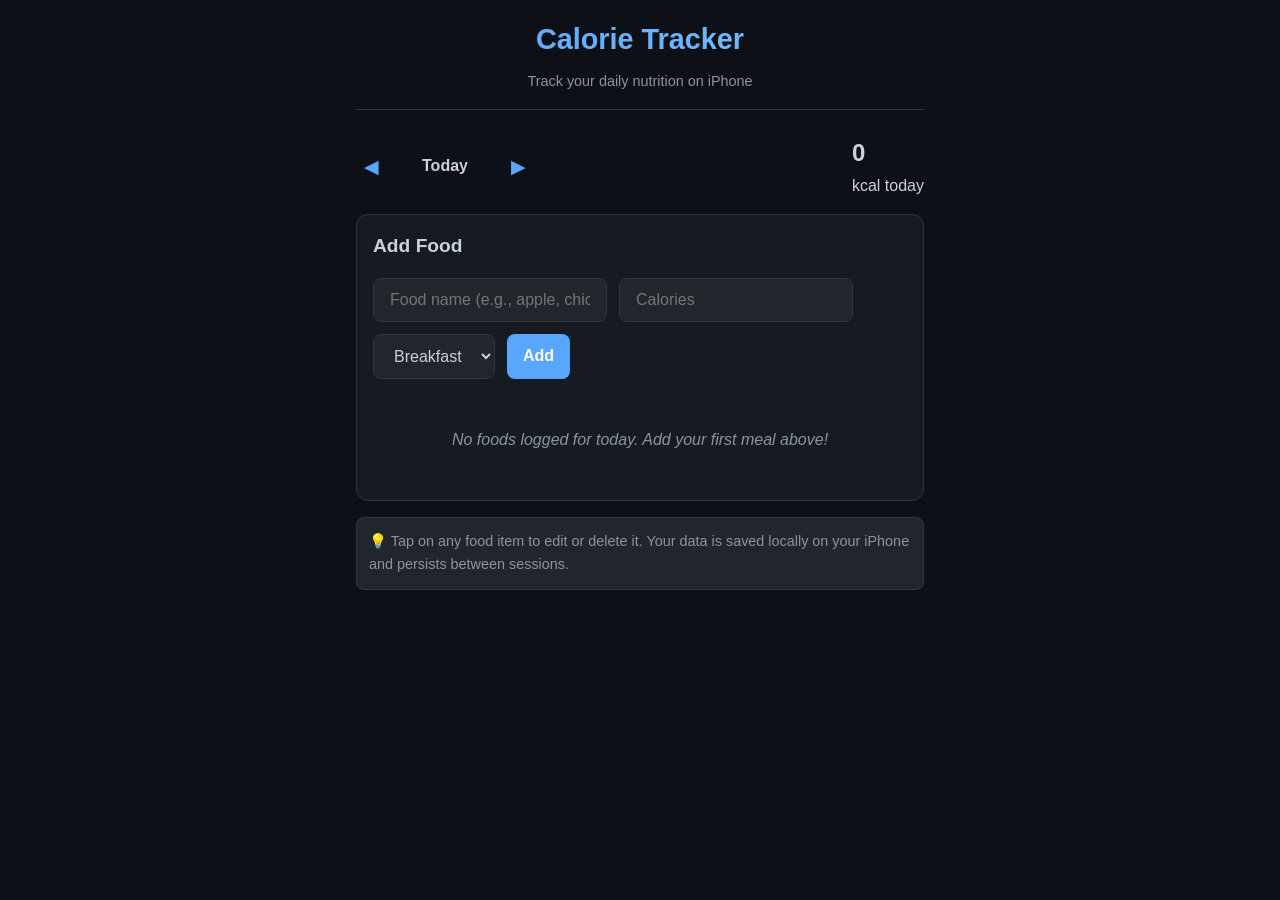
==== calorie_tracker.html @ 458fe99e "initial commit: calorie tracker web app" ====
<!DOCTYPE html>
<html lang="en">
<head>
    <meta charset="UTF-8">
    <meta name="viewport" content="width=device-width, initial-scale=1.0">
    <title>Calorie Tracker</title>
    <style>
        :root {
            --bg: #0d1117;
            --surface: #161b22;
            --surface2: #21262d;
            --border: #30363d;
            --border2: #484f58;
            --text: #c9d1d9;
            --muted: #8b949e;
            --muted2: #6e7681;
            --accent: #58a6ff;
            --accent2: #79c0ff;
            --success: #3fb950;
            --warning: #d29922;
            --error: #f85149;
            --font-sans: -apple-system, BlinkMacSystemFont, 'Segoe UI', Roboto, Oxygen, Ubuntu, Cantarell, 'Open Sans', 'Helvetica Neue', sans-serif;
            --font-mono: 'SFMono-Regular', Consolas, 'Liberation Mono', Menlo, Courier, monospace;
        }
        
        * { margin: 0; padding: 0; box-sizing: border-box; }
        
        body {
            font-family: var(--font-sans);
            background-color: var(--bg);
            color: var(--text);
            line-height: 1.6;
        }
        
        .container {
            max-width: 600px;
            margin: 0 auto;
            padding: 16px;
        }
        
        header {
            text-align: center;
            margin-bottom: 24px;
            padding-bottom: 16px;
            border-bottom: 1px solid var(--border);
        }
        
        h1 {
            font-size: 1.8em;
            margin-bottom: 8px;
            background: linear-gradient(to right, var(--accent), var(--accent2));
            -webkit-background-clip: text;
            -webkit-text-fill-color: transparent;
        }
        
        .subtitle {
            color: var(--muted);
            font-size: 0.9em;
        }
        
        .card {
            background-color: var(--surface);
            border: 1px solid var(--border);
            border-radius: 12px;
            padding: 16px;
            margin-bottom: 16px;
        }
        
        .card-header {
            display: flex;
            justify-content: space-between;
            align-items: center;
            margin-bottom: 16px;
            flex-wrap: wrap;
            gap: 8px;
        }
        
        .card-title {
            font-size: 1.2em;
            font-weight: 600;
        }
        
        .stats {
            display: flex;
            gap: 16px;
            flex-wrap: wrap;
        }
        
        .stat-item {
            text-align: center;
        }
        
        .stat-value {
            font-size: 1.5em;
            font-weight: 700;
            display: block;
        }
        
        .stat-label {
            font-size: 0.9em;
            color: var(--muted);
        }
        
        .input-group {
            display: flex;
            gap: 12px;
            margin-bottom: 16px;
            flex-wrap: wrap;
        }
        
        .input-group input,
        .input-group select,
        .input-group button {
            padding: 12px 16px;
            border: 1px solid var(--border);
            border-radius: 8px;
            background-color: var(--surface2);
            color: var(--text);
            font-family: var(--font-sans);
            font-size: 1em;
        }
        
        .input-group input:focus,
        .input-group select:focus,
        .input-group button:focus {
            outline: none;
            border-color: var(--accent);
            box-shadow: 0 0 0 3px rgba(88, 166, 255, 0.2);
        }
        
        .input-group button {
            background-color: var(--accent);
            color: white;
            border: none;
            cursor: pointer;
            font-weight: 600;
            transition: background-color 0.2s;
        }
        
        .input-group button:hover {
            background-color: var(--accent2);
        }
        
        .food-list {
            margin-top: 16px;
        }
        
        .food-item {
            display: flex;
            justify-content: space-between;
            align-items: center;
            padding: 12px;
            border-bottom: 1px solid var(--border2);
        }
        
        .food-item:last-child {
            border-bottom: none;
        }
        
        .food-name {
            font-weight: 600;
            flex-grow: 1;
            margin-right: 12px;
        }
        
        .food-calories {
            font-family: var(--font-mono);
            font-weight: 600;
        }
        
        .food-actions {
            display: flex;
            gap: 8px;
        }
        
        .btn-sm {
            padding: 6px 12px;
            font-size: 0.9em;
        }
        
        .btn-delete {
            background-color: var(--error);
            color: white;
        }
        
        .btn-delete:hover {
            background-color: #ff7b72;
        }
        
        .empty-state {
            text-align: center;
            color: var(--muted);
            padding: 32px 16px;
            font-style: italic;
        }
        
        .today-info {
            display: flex;
            justify-content: space-between;
            margin-bottom: 16px;
            flex-wrap: wrap;
            gap: 12px;
        }
        
        .date-selector {
            display: flex;
            align-items: center;
            gap: 8px;
        }
        
        .nav-btn {
            background: none;
            border: none;
            color: var(--accent);
            font-size: 1.2em;
            cursor: pointer;
            padding: 4px 8px;
        }
        
        .nav-btn:hover {
            opacity: 0.8;
        }
        
        .current-date {
            font-weight: 600;
            min-width: 100px;
            text-align: center;
        }
        
        .tip {
            background-color: var(--surface2);
            border: 1px solid var(--border);
            border-radius: 8px;
            padding: 12px;
            margin-top: 16px;
            font-size: 0.9em;
            color: var(--muted);
        }
        
        @media (max-width: 480px) {
            .container {
                padding: 12px;
            }
            
            .input-group {
                flex-direction: column;
            }
            
            .input-group input,
            .input-group select,
            .input-group button {
                width: 100%;
            }
            
            .today-info {
                flex-direction: column;
                align-items: stretch;
            }
        }
    </style>
</head>
<body>
    <div class="container">
        <header>
            <h1>Calorie Tracker</h1>
            <p class="subtitle">Track your daily nutrition on iPhone</p>
        </header>
        
        <div class="today-info">
            <div class="date-selector">
                <button class="nav-btn" id="prevDate">◀</button>
                <span class="current-date" id="currentDate">Today</span>
                <button class="nav-btn" id="nextDate">▶</button>
            </div>
            <div>
                <span id="totalCalories" class="stat-value">0</span> kcal today
            </div>
        </div>
        
        <div class="card">
            <div class="card-header">
                <h2 class="card-title">Add Food</h2>
            </div>
            
            <div class="input-group">
                <input type="text" id="foodName" placeholder="Food name (e.g., apple, chicken breast)" autocomplete="off">
                <input type="number" id="calories" placeholder="Calories" min="0" step="1">
                <select id="mealType">
                    <option value="breakfast">Breakfast</option>
                    <option value="lunch">Lunch</option>
                    <option value="dinner">Dinner</option>
                    <option value="snack">Snack</option>
                </select>
                <button id="addFoodBtn">Add</button>
            </div>
            
            <div class="food-list" id="foodList">
                <!-- Food items will be inserted here -->
            </div>
            
            <div class="empty-state" id="emptyState">
                No foods logged for today. Add your first meal above!
            </div>
        </div>
        
        <div class="tip">
            💡 Tap on any food item to edit or delete it. Your data is saved locally on your iPhone and persists between sessions.
        </div>
    </div>

    <script>
        // Calorie Tracker - Local Storage Based
        // Works offline on iPhone Safari
        
        const STORAGE_KEY = 'calorieTrackerData';
        const DEFAULT_FOODS = [
            { name: 'Apple', calories: 95 },
            { name: 'Banana', calories: 105 },
            { name: 'Chicken Breast (100g)', calories: 165 },
            { name: 'Rice (1 cup cooked)', calories: 205 },
            { name: 'Egg (large)', calories: 78 },
            { name: 'Greek Yogurt (1 cup)', calories: 130 },
            { name: 'Almonds (1 oz)', calories: 164 },
            { name: 'Salmon (100g)', calories: 208 },
            { name: 'Broccoli (1 cup)', calories: 55 },
            { name: 'Brown Rice (1 cup)', calories: 216 },
            { name: 'Oatmeal (1 cup cooked)', calories: 154 },
            { name: 'Peanut Butter (2 tbsp)', calories: 188 },
            { name: 'Whole Wheat Bread (2 slices)', calories: 160 },
            { name: 'Milk (1 cup)', calories: 103 },
            { name: 'Orange', calories: 62 }
        ];
        
        let foods = [];
        let selectedDate = new Date();
        
        // Initialize
        document.addEventListener('DOMContentLoaded', () => {
            loadData();
            render();
            setupEventListeners();
        });
        
        function loadData() {
            const saved = localStorage.getItem(STORAGE_KEY);
            if (saved) {
                try {
                    const parsed = JSON.parse(saved);
                    if (parsed && Array.isArray(parsed.foods)) {
                        foods = parsed.foods;
                    }
                    if (parsed && parsed.selectedDate) {
                        selectedDate = new Date(parsed.selectedDate);
                    }
                } catch (e) {
                    console.error('Failed to parse calorie data:', e);
                    foods = [];
                }
            }
        }
        
        function saveData() {
            const data = {
                foods: foods,
                selectedDate: selectedDate.toISOString()
            };
            localStorage.setItem(STORAGE_KEY, JSON.stringify(data));
        }
        
        function getDateKey(date) {
            return date.toISOString().split('T')[0]; // YYYY-MM-DD
        }
        
        function getFoodsForDate(date) {
            const dateKey = getDateKey(date);
            return foods.filter(item => getDateKey(new Date(item.timestamp)) === dateKey);
        }
        
        function addFood(name, calories, mealType) {
            const foodItem = {
                id: Date.now() + Math.random(),
                name: name.trim(),
                calories: parseFloat(calories) || 0,
                mealType: mealType || 'snack',
                timestamp: new Date().toISOString()
            };
            
            foods.push(foodItem);
            saveData();
            render();
        }
        
        function deleteFood(id) {
            foods = foods.filter(item => item.id !== id);
            saveData();
            render();
        }
        
        function editFood(id, updates) {
            const index = foods.findIndex(item => item.id === id);
            if (index !== -1) {
                foods[index] = { ...foods[index], ...updates };
                saveData();
                render();
            }
        }
        
        function getTotalCalories(date) {
            return getFoodsForDate(date).reduce((sum, item) => sum + item.calories, 0);
        }
        
        function formatDate(date) {
            return new Date(date).toLocaleDateString(undefined, {
                weekday: 'short',
                month: 'short',
                day: 'numeric'
            });
        }
        
        function setupEventListeners() {
            const foodNameInput = document.getElementById('foodName');
            const caloriesInput = document.getElementById('calories');
            const mealTypeSelect = document.getElementById('mealType');
            const addFoodBtn = document.getElementById('addFoodBtn');
            const prevDateBtn = document.getElementById('prevDate');
            const nextDateBtn = document.getElementById('nextDate');
            const currentDateSpan = document.getElementById('currentDate');
            const totalCaloriesSpan = document.getElementById('totalCalories');
            const foodList = document.getElementById('foodList');
            const emptyState = document.getElementById('emptyState');
            
            // Add food
            addFoodBtn.addEventListener('click', () => {
                const name = foodNameInput.value.trim();
                const calories = caloriesInput.value;
                
                if (!name) {
                    alert('Please enter a food name');
                    foodNameInput.focus();
                    return;
                }
                
                if (!calories || isNaN(calories) || parseFloat(calories) < 0) {
                    alert('Please enter valid calories');
                    caloriesInput.focus();
                    return;
                }
                
                addFood(name, calories, mealTypeSelect.value);
                
                // Clear inputs
                foodNameInput.value = '';
                caloriesInput.value = '';
                mealTypeSelect.selectedIndex = 0;
                foodNameInput.focus();
            });
            
            // Enter key to add food
            foodNameInput.addEventListener('keypress', (e) => {
                if (e.key === 'Enter') {
                    e.preventDefault();
                    caloriesInput.focus();
                }
            });
            
            caloriesInput.addEventListener('keypress', (e) => {
                if (e.key === 'Enter') {
                    e.preventDefault();
                    addFoodBtn.click();
                }
            });
            
            // Date navigation
            prevDateBtn.addEventListener('click', () => {
                selectedDate = new Date(selectedDate);
                selectedDate.setDate(selectedDate.getDate() - 1);
                render();
            });
            
            nextDateBtn.addEventListener('click', () => {
                selectedDate = new Date(selectedDate);
                selectedDate.setDate(selectedDate.getDate() + 1);
                render();
            });
            
            // Food list events (using event delegation)
            foodList.addEventListener('click', (e) => {
                const foodItem = e.target.closest('.food-item');
                if (!foodItem) return;
                
                const foodId = parseInt(foodItem.dataset.id);
                
                if (e.target.classList.contains('edit-btn')) {
                    const food = foods.find(item => item.id === foodId);
                    if (food) {
                        const newName = prompt('Edit food name:', food.name);
                        if (newName !== null && newName.trim() !== '') {
                            const newCalories = prompt('Edit calories:', food.calories);
                            if (newCalories !== null && !isNaN(newCalories) && parseFloat(newCalories) >= 0) {
                                editFood(foodId, { 
                                    name: newName.trim(), 
                                    calories: parseFloat(newCalories) 
                                });
                            }
                        }
                    }
                }
                
                if (e.target.classList.contains('delete-btn')) {
                    if (confirm('Delete this food item?')) {
                        deleteFood(foodId);
                    }
                }
            });
        }
        
        function render() {
            // Update date display
            const currentDateSpan = document.getElementById('currentDate');
            currentDateSpan.textContent = formatDate(selectedDate);
            
            // Update total calories
            const totalCaloriesSpan = document.getElementById('totalCalories');
            const total = getTotalCalories(selectedDate);
            totalCaloriesSpan.textContent = Math.round(total);
            
            // Update food list
            const foodList = document.getElementById('foodList');
            const emptyState = document.getElementById('emptyState');
            
            const todaysFoods = getFoodsForDate(selectedDate);
            
            if (todaysFoods.length === 0) {
                foodList.innerHTML = '';
                emptyState.style.display = 'block';
                return;
            }
            
            emptyState.style.display = 'none';
            
            foodList.innerHTML = todaysFoods.map(food => {
                const date = new Date(food.timestamp);
                const timeStr = date.toLocaleTimeString(undefined, { hour: '2-digit', minute: '2-digit' });
                
                return `
                    <div class="food-item" data-id="${food.id}">
                        <div class="food-name">
                            <strong>${food.name}</strong>
                            <br>
                            <small>${timeStr} • ${food.mealType}</small>
                        </div>
                        <div class="food-calories">${Math.round(food.calories)} kcal</div>
                        <div class="food-actions">
                            <button class="btn-sm edit-btn">Edit</button>
                            <button class="btn-sm btn-delete">Delete</button>
                        </div>
                    </div>
                `).join('');
            }
        }
    </script>
</body>
</html>
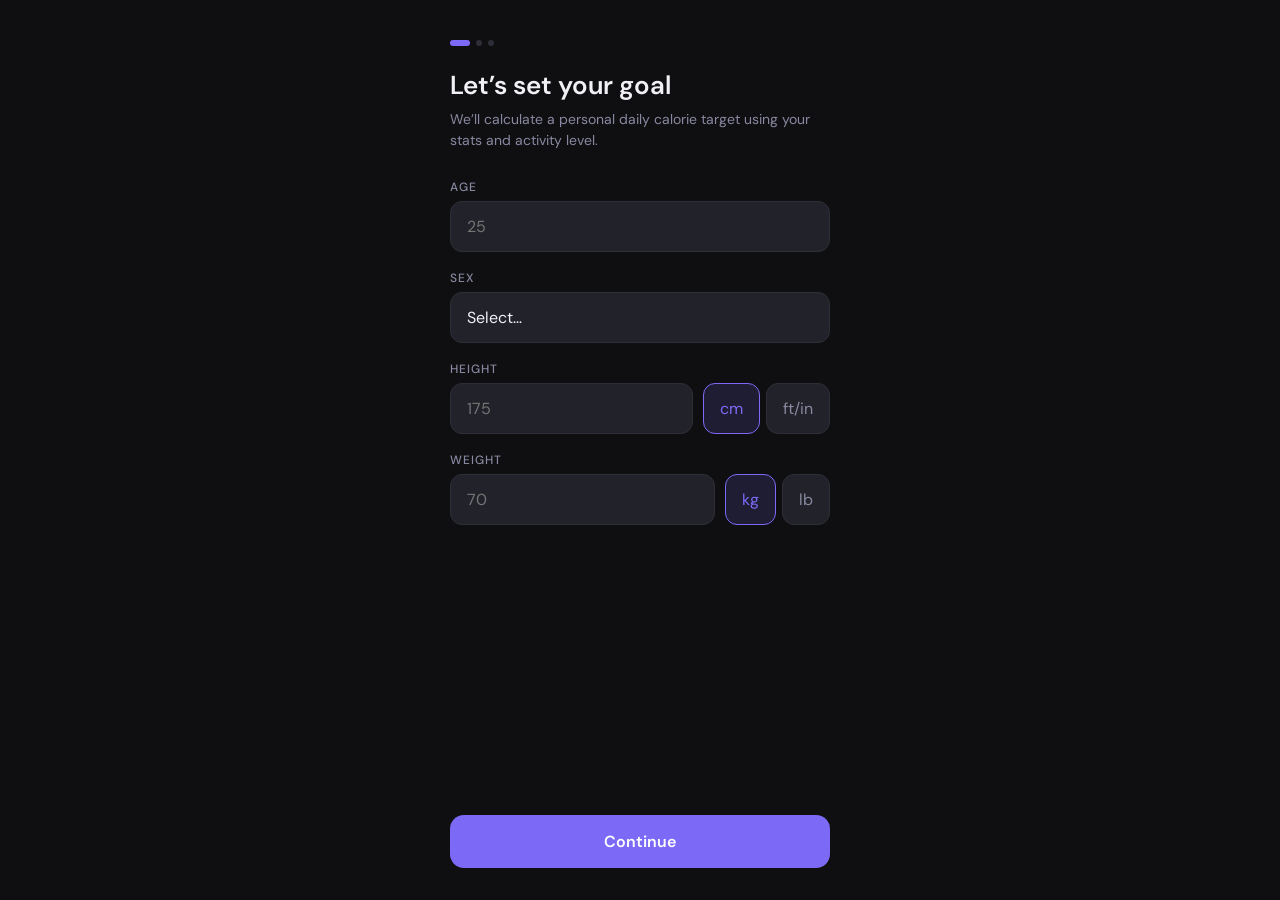
==== commit bdee5210: "ship production-ready CalTrack" ====
--- a/calorie_tracker.html
+++ b/calorie_tracker.html
@@ -1,563 +1,13 @@
 <!DOCTYPE html>
 <html lang="en">
 <head>
-    <meta charset="UTF-8">
-    <meta name="viewport" content="width=device-width, initial-scale=1.0">
-    <title>Calorie Tracker</title>
-    <style>
-        :root {
-            --bg: #0d1117;
-            --surface: #161b22;
-            --surface2: #21262d;
-            --border: #30363d;
-            --border2: #484f58;
-            --text: #c9d1d9;
-            --muted: #8b949e;
-            --muted2: #6e7681;
-            --accent: #58a6ff;
-            --accent2: #79c0ff;
-            --success: #3fb950;
-            --warning: #d29922;
-            --error: #f85149;
-            --font-sans: -apple-system, BlinkMacSystemFont, 'Segoe UI', Roboto, Oxygen, Ubuntu, Cantarell, 'Open Sans', 'Helvetica Neue', sans-serif;
-            --font-mono: 'SFMono-Regular', Consolas, 'Liberation Mono', Menlo, Courier, monospace;
-        }
-        
-        * { margin: 0; padding: 0; box-sizing: border-box; }
-        
-        body {
-            font-family: var(--font-sans);
-            background-color: var(--bg);
-            color: var(--text);
-            line-height: 1.6;
-        }
-        
-        .container {
-            max-width: 600px;
-            margin: 0 auto;
-            padding: 16px;
-        }
-        
-        header {
-            text-align: center;
-            margin-bottom: 24px;
-            padding-bottom: 16px;
-            border-bottom: 1px solid var(--border);
-        }
-        
-        h1 {
-            font-size: 1.8em;
-            margin-bottom: 8px;
-            background: linear-gradient(to right, var(--accent), var(--accent2));
-            -webkit-background-clip: text;
-            -webkit-text-fill-color: transparent;
-        }
-        
-        .subtitle {
-            color: var(--muted);
-            font-size: 0.9em;
-        }
-        
-        .card {
-            background-color: var(--surface);
-            border: 1px solid var(--border);
-            border-radius: 12px;
-            padding: 16px;
-            margin-bottom: 16px;
-        }
-        
-        .card-header {
-            display: flex;
-            justify-content: space-between;
-            align-items: center;
-            margin-bottom: 16px;
-            flex-wrap: wrap;
-            gap: 8px;
-        }
-        
-        .card-title {
-            font-size: 1.2em;
-            font-weight: 600;
-        }
-        
-        .stats {
-            display: flex;
-            gap: 16px;
-            flex-wrap: wrap;
-        }
-        
-        .stat-item {
-            text-align: center;
-        }
-        
-        .stat-value {
-            font-size: 1.5em;
-            font-weight: 700;
-            display: block;
-        }
-        
-        .stat-label {
-            font-size: 0.9em;
-            color: var(--muted);
-        }
-        
-        .input-group {
-            display: flex;
-            gap: 12px;
-            margin-bottom: 16px;
-            flex-wrap: wrap;
-        }
-        
-        .input-group input,
-        .input-group select,
-        .input-group button {
-            padding: 12px 16px;
-            border: 1px solid var(--border);
-            border-radius: 8px;
-            background-color: var(--surface2);
-            color: var(--text);
-            font-family: var(--font-sans);
-            font-size: 1em;
-        }
-        
-        .input-group input:focus,
-        .input-group select:focus,
-        .input-group button:focus {
-            outline: none;
-            border-color: var(--accent);
-            box-shadow: 0 0 0 3px rgba(88, 166, 255, 0.2);
-        }
-        
-        .input-group button {
-            background-color: var(--accent);
-            color: white;
-            border: none;
-            cursor: pointer;
-            font-weight: 600;
-            transition: background-color 0.2s;
-        }
-        
-        .input-group button:hover {
-            background-color: var(--accent2);
-        }
-        
-        .food-list {
-            margin-top: 16px;
-        }
-        
-        .food-item {
-            display: flex;
-            justify-content: space-between;
-            align-items: center;
-            padding: 12px;
-            border-bottom: 1px solid var(--border2);
-        }
-        
-        .food-item:last-child {
-            border-bottom: none;
-        }
-        
-        .food-name {
-            font-weight: 600;
-            flex-grow: 1;
-            margin-right: 12px;
-        }
-        
-        .food-calories {
-            font-family: var(--font-mono);
-            font-weight: 600;
-        }
-        
-        .food-actions {
-            display: flex;
-            gap: 8px;
-        }
-        
-        .btn-sm {
-            padding: 6px 12px;
-            font-size: 0.9em;
-        }
-        
-        .btn-delete {
-            background-color: var(--error);
-            color: white;
-        }
-        
-        .btn-delete:hover {
-            background-color: #ff7b72;
-        }
-        
-        .empty-state {
-            text-align: center;
-            color: var(--muted);
-            padding: 32px 16px;
-            font-style: italic;
-        }
-        
-        .today-info {
-            display: flex;
-            justify-content: space-between;
-            margin-bottom: 16px;
-            flex-wrap: wrap;
-            gap: 12px;
-        }
-        
-        .date-selector {
-            display: flex;
-            align-items: center;
-            gap: 8px;
-        }
-        
-        .nav-btn {
-            background: none;
-            border: none;
-            color: var(--accent);
-            font-size: 1.2em;
-            cursor: pointer;
-            padding: 4px 8px;
-        }
-        
-        .nav-btn:hover {
-            opacity: 0.8;
-        }
-        
-        .current-date {
-            font-weight: 600;
-            min-width: 100px;
-            text-align: center;
-        }
-        
-        .tip {
-            background-color: var(--surface2);
-            border: 1px solid var(--border);
-            border-radius: 8px;
-            padding: 12px;
-            margin-top: 16px;
-            font-size: 0.9em;
-            color: var(--muted);
-        }
-        
-        @media (max-width: 480px) {
-            .container {
-                padding: 12px;
-            }
-            
-            .input-group {
-                flex-direction: column;
-            }
-            
-            .input-group input,
-            .input-group select,
-            .input-group button {
-                width: 100%;
-            }
-            
-            .today-info {
-                flex-direction: column;
-                align-items: stretch;
-            }
-        }
-    </style>
+  <meta charset="UTF-8">
+  <meta http-equiv="refresh" content="0; url=./">
+  <meta name="viewport" content="width=device-width, initial-scale=1.0">
+  <title>CalTrack</title>
+  <script>window.location.replace('./');</script>
 </head>
 <body>
-    <div class="container">
-        <header>
-            <h1>Calorie Tracker</h1>
-            <p class="subtitle">Track your daily nutrition on iPhone</p>
-        </header>
-        
-        <div class="today-info">
-            <div class="date-selector">
-                <button class="nav-btn" id="prevDate">◀</button>
-                <span class="current-date" id="currentDate">Today</span>
-                <button class="nav-btn" id="nextDate">▶</button>
-            </div>
-            <div>
-                <span id="totalCalories" class="stat-value">0</span> kcal today
-            </div>
-        </div>
-        
-        <div class="card">
-            <div class="card-header">
-                <h2 class="card-title">Add Food</h2>
-            </div>
-            
-            <div class="input-group">
-                <input type="text" id="foodName" placeholder="Food name (e.g., apple, chicken breast)" autocomplete="off">
-                <input type="number" id="calories" placeholder="Calories" min="0" step="1">
-                <select id="mealType">
-                    <option value="breakfast">Breakfast</option>
-                    <option value="lunch">Lunch</option>
-                    <option value="dinner">Dinner</option>
-                    <option value="snack">Snack</option>
-                </select>
-                <button id="addFoodBtn">Add</button>
-            </div>
-            
-            <div class="food-list" id="foodList">
-                <!-- Food items will be inserted here -->
-            </div>
-            
-            <div class="empty-state" id="emptyState">
-                No foods logged for today. Add your first meal above!
-            </div>
-        </div>
-        
-        <div class="tip">
-            💡 Tap on any food item to edit or delete it. Your data is saved locally on your iPhone and persists between sessions.
-        </div>
-    </div>
-
-    <script>
-        // Calorie Tracker - Local Storage Based
-        // Works offline on iPhone Safari
-        
-        const STORAGE_KEY = 'calorieTrackerData';
-        const DEFAULT_FOODS = [
-            { name: 'Apple', calories: 95 },
-            { name: 'Banana', calories: 105 },
-            { name: 'Chicken Breast (100g)', calories: 165 },
-            { name: 'Rice (1 cup cooked)', calories: 205 },
-            { name: 'Egg (large)', calories: 78 },
-            { name: 'Greek Yogurt (1 cup)', calories: 130 },
-            { name: 'Almonds (1 oz)', calories: 164 },
-            { name: 'Salmon (100g)', calories: 208 },
-            { name: 'Broccoli (1 cup)', calories: 55 },
-            { name: 'Brown Rice (1 cup)', calories: 216 },
-            { name: 'Oatmeal (1 cup cooked)', calories: 154 },
-            { name: 'Peanut Butter (2 tbsp)', calories: 188 },
-            { name: 'Whole Wheat Bread (2 slices)', calories: 160 },
-            { name: 'Milk (1 cup)', calories: 103 },
-            { name: 'Orange', calories: 62 }
-        ];
-        
-        let foods = [];
-        let selectedDate = new Date();
-        
-        // Initialize
-        document.addEventListener('DOMContentLoaded', () => {
-            loadData();
-            render();
-            setupEventListeners();
-        });
-        
-        function loadData() {
-            const saved = localStorage.getItem(STORAGE_KEY);
-            if (saved) {
-                try {
-                    const parsed = JSON.parse(saved);
-                    if (parsed && Array.isArray(parsed.foods)) {
-                        foods = parsed.foods;
-                    }
-                    if (parsed && parsed.selectedDate) {
-                        selectedDate = new Date(parsed.selectedDate);
-                    }
-                } catch (e) {
-                    console.error('Failed to parse calorie data:', e);
-                    foods = [];
-                }
-            }
-        }
-        
-        function saveData() {
-            const data = {
-                foods: foods,
-                selectedDate: selectedDate.toISOString()
-            };
-            localStorage.setItem(STORAGE_KEY, JSON.stringify(data));
-        }
-        
-        function getDateKey(date) {
-            return date.toISOString().split('T')[0]; // YYYY-MM-DD
-        }
-        
-        function getFoodsForDate(date) {
-            const dateKey = getDateKey(date);
-            return foods.filter(item => getDateKey(new Date(item.timestamp)) === dateKey);
-        }
-        
-        function addFood(name, calories, mealType) {
-            const foodItem = {
-                id: Date.now() + Math.random(),
-                name: name.trim(),
-                calories: parseFloat(calories) || 0,
-                mealType: mealType || 'snack',
-                timestamp: new Date().toISOString()
-            };
-            
-            foods.push(foodItem);
-            saveData();
-            render();
-        }
-        
-        function deleteFood(id) {
-            foods = foods.filter(item => item.id !== id);
-            saveData();
-            render();
-        }
-        
-        function editFood(id, updates) {
-            const index = foods.findIndex(item => item.id === id);
-            if (index !== -1) {
-                foods[index] = { ...foods[index], ...updates };
-                saveData();
-                render();
-            }
-        }
-        
-        function getTotalCalories(date) {
-            return getFoodsForDate(date).reduce((sum, item) => sum + item.calories, 0);
-        }
-        
-        function formatDate(date) {
-            return new Date(date).toLocaleDateString(undefined, {
-                weekday: 'short',
-                month: 'short',
-                day: 'numeric'
-            });
-        }
-        
-        function setupEventListeners() {
-            const foodNameInput = document.getElementById('foodName');
-            const caloriesInput = document.getElementById('calories');
-            const mealTypeSelect = document.getElementById('mealType');
-            const addFoodBtn = document.getElementById('addFoodBtn');
-            const prevDateBtn = document.getElementById('prevDate');
-            const nextDateBtn = document.getElementById('nextDate');
-            const currentDateSpan = document.getElementById('currentDate');
-            const totalCaloriesSpan = document.getElementById('totalCalories');
-            const foodList = document.getElementById('foodList');
-            const emptyState = document.getElementById('emptyState');
-            
-            // Add food
-            addFoodBtn.addEventListener('click', () => {
-                const name = foodNameInput.value.trim();
-                const calories = caloriesInput.value;
-                
-                if (!name) {
-                    alert('Please enter a food name');
-                    foodNameInput.focus();
-                    return;
-                }
-                
-                if (!calories || isNaN(calories) || parseFloat(calories) < 0) {
-                    alert('Please enter valid calories');
-                    caloriesInput.focus();
-                    return;
-                }
-                
-                addFood(name, calories, mealTypeSelect.value);
-                
-                // Clear inputs
-                foodNameInput.value = '';
-                caloriesInput.value = '';
-                mealTypeSelect.selectedIndex = 0;
-                foodNameInput.focus();
-            });
-            
-            // Enter key to add food
-            foodNameInput.addEventListener('keypress', (e) => {
-                if (e.key === 'Enter') {
-                    e.preventDefault();
-                    caloriesInput.focus();
-                }
-            });
-            
-            caloriesInput.addEventListener('keypress', (e) => {
-                if (e.key === 'Enter') {
-                    e.preventDefault();
-                    addFoodBtn.click();
-                }
-            });
-            
-            // Date navigation
-            prevDateBtn.addEventListener('click', () => {
-                selectedDate = new Date(selectedDate);
-                selectedDate.setDate(selectedDate.getDate() - 1);
-                render();
-            });
-            
-            nextDateBtn.addEventListener('click', () => {
-                selectedDate = new Date(selectedDate);
-                selectedDate.setDate(selectedDate.getDate() + 1);
-                render();
-            });
-            
-            // Food list events (using event delegation)
-            foodList.addEventListener('click', (e) => {
-                const foodItem = e.target.closest('.food-item');
-                if (!foodItem) return;
-                
-                const foodId = parseInt(foodItem.dataset.id);
-                
-                if (e.target.classList.contains('edit-btn')) {
-                    const food = foods.find(item => item.id === foodId);
-                    if (food) {
-                        const newName = prompt('Edit food name:', food.name);
-                        if (newName !== null && newName.trim() !== '') {
-                            const newCalories = prompt('Edit calories:', food.calories);
-                            if (newCalories !== null && !isNaN(newCalories) && parseFloat(newCalories) >= 0) {
-                                editFood(foodId, { 
-                                    name: newName.trim(), 
-                                    calories: parseFloat(newCalories) 
-                                });
-                            }
-                        }
-                    }
-                }
-                
-                if (e.target.classList.contains('delete-btn')) {
-                    if (confirm('Delete this food item?')) {
-                        deleteFood(foodId);
-                    }
-                }
-            });
-        }
-        
-        function render() {
-            // Update date display
-            const currentDateSpan = document.getElementById('currentDate');
-            currentDateSpan.textContent = formatDate(selectedDate);
-            
-            // Update total calories
-            const totalCaloriesSpan = document.getElementById('totalCalories');
-            const total = getTotalCalories(selectedDate);
-            totalCaloriesSpan.textContent = Math.round(total);
-            
-            // Update food list
-            const foodList = document.getElementById('foodList');
-            const emptyState = document.getElementById('emptyState');
-            
-            const todaysFoods = getFoodsForDate(selectedDate);
-            
-            if (todaysFoods.length === 0) {
-                foodList.innerHTML = '';
-                emptyState.style.display = 'block';
-                return;
-            }
-            
-            emptyState.style.display = 'none';
-            
-            foodList.innerHTML = todaysFoods.map(food => {
-                const date = new Date(food.timestamp);
-                const timeStr = date.toLocaleTimeString(undefined, { hour: '2-digit', minute: '2-digit' });
-                
-                return `
-                    <div class="food-item" data-id="${food.id}">
-                        <div class="food-name">
-                            <strong>${food.name}</strong>
-                            <br>
-                            <small>${timeStr} • ${food.mealType}</small>
-                        </div>
-                        <div class="food-calories">${Math.round(food.calories)} kcal</div>
-                        <div class="food-actions">
-                            <button class="btn-sm edit-btn">Edit</button>
-                            <button class="btn-sm btn-delete">Delete</button>
-                        </div>
-                    </div>
-                `).join('');
-            }
-        }
-    </script>
+  <p>Redirecting to <a href="./">CalTrack</a>…</p>
 </body>
-</html>+</html>
